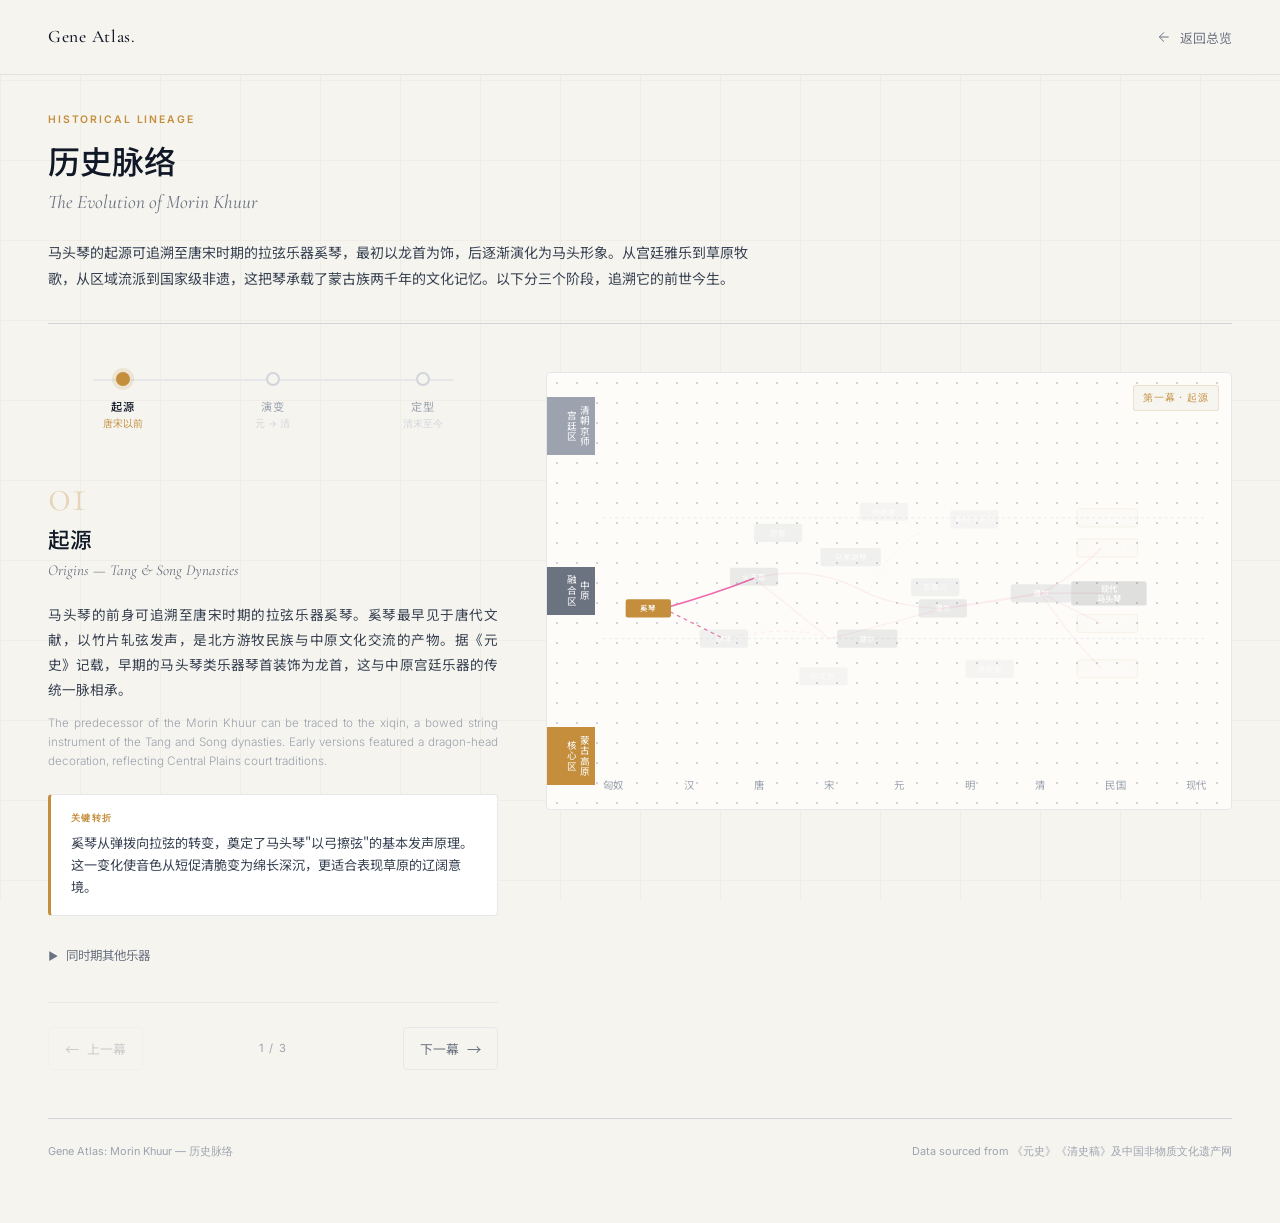
==== history.html @ 01c17528 "Initial commit: 马头琴文化基因图谱网站" ====
<!DOCTYPE html>
<html lang="zh-CN">
<head>
    <meta charset="UTF-8">
    <meta name="viewport" content="width=device-width, initial-scale=1.0">
    <title>历史脉络 — Gene Atlas: Morin Khuur</title>

    <link rel="preconnect" href="https://fonts.googleapis.com">
    <link rel="preconnect" href="https://fonts.gstatic.com" crossorigin>
    <link href="https://fonts.googleapis.com/css2?family=Cormorant+Garamond:ital,wght@0,300;0,400;0,500;0,600;0,700;1,400&family=Noto+Sans+SC:wght@300;400;500;700&family=Inter:wght@300;400;500&display=swap" rel="stylesheet">

    <link rel="stylesheet" href="history-style.css">
</head>
<body>

    <div class="grid-overlay"></div>

    <!-- Top Bar -->
    <nav class="top-bar">
        <div class="top-bar-logo">Gene Atlas.</div>
        <a href="index.html#history" class="top-bar-back">
            <svg width="16" height="16" viewBox="0 0 24 24" fill="none" stroke="currentColor" stroke-width="1.5"><line x1="19" y1="12" x2="5" y2="12"/><polyline points="12 19 5 12 12 5"/></svg>
            返回总览
        </a>
    </nav>

    <!-- Page -->
    <div class="page">

        <!-- Header -->
        <div class="page-header">
            <div class="label">Historical Lineage</div>
            <h1>历史脉络</h1>
            <div class="subtitle">The Evolution of Morin Khuur</div>
            <p class="intro">
                马头琴的起源可追溯至唐宋时期的拉弦乐器奚琴，最初以龙首为饰，后逐渐演化为马头形象。从宫廷雅乐到草原牧歌，从区域流派到国家级非遗，这把琴承载了蒙古族两千年的文化记忆。以下分三个阶段，追溯它的前世今生。
            </p>
        </div>

        <!-- Main Layout: Left narrative + Right chart -->
        <div class="main-layout">

            <!-- Left: Narrative -->
            <div class="narrative-col">

                <!-- Progress Bar -->
                <div class="progress-bar">
                    <div class="progress-line"><div class="progress-line-fill" id="progressFill"></div></div>
                    <div class="progress-step active" data-step="0" onclick="goToAct(0)">
                        <div class="dot"></div>
                        <div class="step-label">起源</div>
                        <div class="step-era">唐宋以前</div>
                    </div>
                    <div class="progress-step" data-step="1" onclick="goToAct(1)">
                        <div class="dot"></div>
                        <div class="step-label">演变</div>
                        <div class="step-era">元 → 清</div>
                    </div>
                    <div class="progress-step" data-step="2" onclick="goToAct(2)">
                        <div class="dot"></div>
                        <div class="step-label">定型</div>
                        <div class="step-era">清末至今</div>
                    </div>
                </div>

                <!-- Acts -->
                <div class="act-container">

                    <!-- Act 1 -->
                    <div class="act visible" data-act="0">
                        <div class="act-number">01</div>
                        <div class="act-title">起源</div>
                        <div class="act-title-en">Origins — Tang & Song Dynasties</div>
                        <div class="act-body">
                            马头琴的前身可追溯至唐宋时期的拉弦乐器奚琴。奚琴最早见于唐代文献，以竹片轧弦发声，是北方游牧民族与中原文化交流的产物。据《元史》记载，早期的马头琴类乐器琴首装饰为龙首，这与中原宫廷乐器的传统一脉相承。
                        </div>
                        <div class="act-body-en">
                            The predecessor of the Morin Khuur can be traced to the xiqin, a bowed string instrument of the Tang and Song dynasties. Early versions featured a dragon-head decoration, reflecting Central Plains court traditions.
                        </div>
                        <div class="key-moment">
                            <div class="km-label">关键转折</div>
                            <div class="km-text">奚琴从弹拨向拉弦的转变，奠定了马头琴"以弓擦弦"的基本发声原理。这一变化使音色从短促清脆变为绵长深沉，更适合表现草原的辽阔意境。</div>
                        </div>
                        <div class="branches">
                            <button class="branch-toggle" onclick="toggleBranch(this)">
                                <span class="arrow">▶</span> 同时期其他乐器
                            </button>
                            <div class="branch-list">
                                <div class="branch-item">
                                    <span class="bi-name">托布秀尔</span>
                                    <span class="bi-era">弹拨乐器</span>
                                    <div class="bi-desc">蒙古族传统弹拨乐器，两弦，音箱呈方形，常用于伴奏说唱艺术。</div>
                                </div>
                            </div>
                        </div>
                    </div>

                    <!-- Act 2 -->
                    <div class="act" data-act="1">
                        <div class="act-number">02</div>
                        <div class="act-title">演变</div>
                        <div class="act-title-en">Transformation — Yuan to Qing</div>
                        <div class="act-body">
                            元代时，马头琴的前身"火不思"已经出现，这是一种四弦弹拨乐器，流行于蒙古宫廷。至明清时期，拉弦乐器"潮尔"在蒙古草原广泛流传，琴首装饰逐渐从龙首演变为马头——这一变化反映了蒙古族对马的深厚感情从宫廷符号转向草原信仰。
                        </div>
                        <div class="act-body-en">
                            By the Yuan dynasty, the "huobusi" had emerged. During the Ming-Qing period, the bowed "chaor" spread across the grasslands, and the dragon-head decoration gradually transformed into a horse head.
                        </div>
                        <div class="key-moment">
                            <div class="km-label">关键转折</div>
                            <div class="km-text">龙首变马头——这不是简单的装饰替换，而是文化认同的转变。龙是中原皇权的象征，马是蒙古族生命的一部分。琴首的更迭，标志着这件乐器从"宫廷礼器"走向"草原之魂"。</div>
                        </div>
                        <div class="branches">
                            <button class="branch-toggle" onclick="toggleBranch(this)">
                                <span class="arrow">▶</span> 元明清时期相关乐器
                            </button>
                            <div class="branch-list">
                                <div class="branch-item">
                                    <span class="bi-name">火不思</span>
                                    <span class="bi-era">元代 · 弹拨</span>
                                    <div class="bi-desc">四弦弹拨乐器，梨形音箱，流行于元代蒙古宫廷。后传入中原，清代被收入宫廷乐器编制。</div>
                                </div>
                                <div class="branch-item">
                                    <span class="bi-name">潮尔</span>
                                    <span class="bi-era">明清 · 拉弦</span>
                                    <div class="bi-desc">双弦拉弦乐器，是马头琴最直接的前身。"潮尔"也是马头琴在清代的名称。</div>
                                </div>
                                <div class="branch-item">
                                    <span class="bi-name">胡琴</span>
                                    <span class="bi-era">唐宋 · 拉弦</span>
                                    <div class="bi-desc">北方游牧民族的拉弦乐器泛称，与奚琴并行发展。</div>
                                </div>
                            </div>
                        </div>
                    </div>

                    <!-- Act 3 -->
                    <div class="act" data-act="2">
                        <div class="act-number">03</div>
                        <div class="act-title">定型</div>
                        <div class="act-title-en">Standardization — Late Qing to Present</div>
                        <div class="act-body">
                            清末至民国时期，马头琴的形制逐渐固定。色拉西（1887—1968）将民间散落的演奏技法加以整理，培养了巴拉干、桑都仍等弟子，奠定了现代马头琴艺术的基础。1949年后，马头琴经历了从两弦到四弦的技术革新。2006年被列入首批国家级非物质文化遗产名录。
                        </div>
                        <div class="act-body-en">
                            From the late Qing to the Republic, the form gradually stabilized. Serashi organized scattered folk techniques. In 2006, it was inscribed on China's first National Intangible Cultural Heritage list.
                        </div>
                        <div class="key-moment">
                            <div class="km-label">里程碑</div>
                            <div class="km-text">2006年列入首批国家级非遗名录。2008年北京奥运会开幕式演奏。2009年入选联合国教科文组织"人类非物质文化遗产代表作名录"。</div>
                        </div>
                        <div class="branches">
                            <button class="branch-toggle" onclick="toggleBranch(this)">
                                <span class="arrow">▶</span> 四大演奏流派
                            </button>
                            <div class="branch-list">
                                <div class="branch-item">
                                    <span class="bi-name">科尔沁流派</span>
                                    <span class="bi-era">东部</span>
                                    <div class="bi-desc">音色深沉、技法古朴，以叙事性见长，代表人物色拉西。</div>
                                </div>
                                <div class="branch-item">
                                    <span class="bi-name">锡林郭勒流派</span>
                                    <span class="bi-era">中部</span>
                                    <div class="bi-desc">音色宽广、旋律舒展，擅长表现草原的辽阔意境。</div>
                                </div>
                                <div class="branch-item">
                                    <span class="bi-name">鄂尔多斯流派</span>
                                    <span class="bi-era">西部</span>
                                    <div class="bi-desc">节奏明快、技巧华丽，代表人物齐·宝力高。</div>
                                </div>
                                <div class="branch-item">
                                    <span class="bi-name">呼伦贝尔流派</span>
                                    <span class="bi-era">北部</span>
                                    <div class="bi-desc">音色柔美、抒情细腻，受到布里亚特蒙古音乐影响。</div>
                                </div>
                            </div>
                        </div>
                    </div>

                </div>

                <!-- Nav -->
                <div class="act-nav">
                    <button class="act-nav-btn" id="prevBtn" onclick="prevAct()" disabled>
                        <span class="btn-arrow">←</span> 上一幕
                    </button>
                    <span class="act-nav-center" id="actCounter">1 / 3</span>
                    <button class="act-nav-btn" id="nextBtn" onclick="nextAct()">
                        下一幕 <span class="btn-arrow">→</span>
                    </button>
                </div>

            </div>

            <!-- Right: Evolution Chart -->
            <div class="chart-col">
                <div class="chart-wrapper">
                    <!-- Region labels -->
                    <div class="region-labels">
                        <span class="region-label rl-court">清朝京师<br>宫廷区</span>
                        <span class="region-label rl-mixed">中原<br>融合区</span>
                        <span class="region-label rl-core">蒙古高原<br>核心区</span>
                    </div>

                    <!-- SVG Chart -->
                    <svg class="evolution-chart" viewBox="0 0 800 480" id="evolutionChart">
                        <!-- Grid lines (horizontal region dividers) -->
                        <line x1="0" y1="160" x2="800" y2="160" stroke="#E5E7EB" stroke-width="1" stroke-dasharray="4,4" class="grid-line"/>
                        <line x1="0" y1="320" x2="800" y2="320" stroke="#E5E7EB" stroke-width="1" stroke-dasharray="4,4" class="grid-line"/>

                        <!-- ===== Curves (connections) ===== -->
                        <!-- Act 1 curves: xiqin connections -->
                        <path class="curve" data-act="0" d="M 80 280 Q 150 260 200 240" fill="none" stroke="#EC4899" stroke-width="2"/>
                        <path class="curve" data-act="0" d="M 80 280 Q 120 300 160 320" fill="none" stroke="#EC4899" stroke-width="1.5" stroke-dasharray="5,5"/>

                        <!-- Act 2 curves: huobusi, hule, choor connections -->
                        <path class="curve" data-act="1" d="M 200 240 Q 280 220 350 260" fill="none" stroke="#EC4899" stroke-width="2"/>
                        <path class="curve" data-act="1" d="M 200 240 Q 250 280 300 320" fill="none" stroke="#EC4899" stroke-width="1.5"/>
                        <path class="curve" data-act="1" d="M 160 320 Q 250 300 300 320" fill="none" stroke="#EC4899" stroke-width="1.5" stroke-dasharray="5,5"/>
                        <path class="curve" data-act="1" d="M 350 260 Q 400 280 450 280" fill="none" stroke="#EC4899" stroke-width="2"/>
                        <path class="curve" data-act="1" d="M 300 320 Q 380 300 450 280" fill="none" stroke="#EC4899" stroke-width="1.5"/>
                        <path class="curve" data-act="1" d="M 350 260 Q 380 200 420 180" fill="none" stroke="#EC4899" stroke-width="1" stroke-dasharray="4,4"/>

                        <!-- Act 3 curves: choor to modern + branches -->
                        <path class="curve main-line" data-act="2" d="M 450 280 Q 520 270 580 260" fill="none" stroke="#EC4899" stroke-width="3"/>
                        <path class="curve" data-act="2" d="M 580 260 Q 620 240 660 200" fill="none" stroke="#EC4899" stroke-width="2"/>
                        <path class="curve" data-act="2" d="M 580 260 Q 620 280 660 300" fill="none" stroke="#EC4899" stroke-width="1.5"/>
                        <path class="curve" data-act="2" d="M 580 260 Q 620 260 660 260" fill="none" stroke="#EC4899" stroke-width="2"/>
                        <path class="curve" data-act="2" d="M 580 260 Q 620 320 660 360" fill="none" stroke="#EC4899" stroke-width="1.5"/>

                        <!-- ===== Instrument Tags ===== -->
                        <!-- Act 0 -->
                        <g class="inst-tag" data-act="0" data-name="xiqin">
                            <rect x="30" y="268" width="60" height="24" rx="3" class="tag-bg tag-main"/>
                            <text x="60" y="284" text-anchor="middle" class="tag-text tag-main-text">奚琴</text>
                        </g>

                        <!-- Act 1 -->
                        <g class="inst-tag" data-act="1" data-name="huobusi">
                            <rect x="168" y="226" width="64" height="24" rx="3" class="tag-bg tag-main"/>
                            <text x="200" y="242" text-anchor="middle" class="tag-text tag-main-text">火不思</text>
                        </g>
                        <g class="inst-tag" data-act="1" data-name="hule">
                            <rect x="128" y="308" width="64" height="24" rx="3" class="tag-bg"/>
                            <text x="160" y="324" text-anchor="middle" class="tag-text">胡琴</text>
                        </g>
                        <g class="inst-tag" data-act="1" data-name="hule_hulei">
                            <rect x="200" y="168" width="64" height="24" rx="3" class="tag-bg"/>
                            <text x="232" y="184" text-anchor="middle" class="tag-text">忽雷</text>
                        </g>
                        <g class="inst-tag" data-act="1" data-name="maweihu">
                            <rect x="288" y="200" width="80" height="24" rx="3" class="tag-bg"/>
                            <text x="328" y="216" text-anchor="middle" class="tag-text">马尾胡琴</text>
                        </g>
                        <g class="inst-tag" data-act="1" data-name="choor">
                            <rect x="310" y="308" width="80" height="24" rx="3" class="tag-bg tag-main"/>
                            <text x="350" y="324" text-anchor="middle" class="tag-text tag-main-text">潮尔</text>
                        </g>
                        <g class="inst-tag" data-act="1" data-name="huoleer">
                            <rect x="408" y="240" width="64" height="24" rx="3" class="tag-bg"/>
                            <text x="440" y="256" text-anchor="middle" class="tag-text">忽雷儿</text>
                        </g>
                        <g class="inst-tag" data-act="1" data-name="chaoer">
                            <rect x="418" y="268" width="64" height="24" rx="3" class="tag-bg tag-main"/>
                            <text x="450" y="284" text-anchor="middle" class="tag-text tag-main-text">潮尔</text>
                        </g>

                        <!-- Act 2 -->
                        <g class="inst-tag" data-act="2" data-name="chaor">
                            <rect x="540" y="248" width="80" height="24" rx="3" class="tag-bg tag-main"/>
                            <text x="580" y="264" text-anchor="middle" class="tag-text tag-main-text">潮尔</text>
                        </g>
                        <g class="inst-tag" data-act="2" data-name="modern">
                            <rect x="620" y="244" width="100" height="32" rx="3" class="tag-bg tag-final"/>
                            <text x="670" y="258" text-anchor="middle" class="tag-text tag-final-text">现代</text>
                            <text x="670" y="272" text-anchor="middle" class="tag-text tag-final-text">马头琴</text>
                        </g>
                        <g class="inst-tag" data-act="2" data-name="korqin">
                            <rect x="628" y="188" width="80" height="24" rx="3" class="tag-bg tag-branch"/>
                            <text x="668" y="204" text-anchor="middle" class="tag-text">科尔沁流派</text>
                        </g>
                        <g class="inst-tag" data-act="2" data-name="xilingol">
                            <rect x="628" y="288" width="80" height="24" rx="3" class="tag-bg tag-branch"/>
                            <text x="668" y="304" text-anchor="middle" class="tag-text">锡林郭勒</text>
                        </g>
                        <g class="inst-tag" data-act="2" data-name="ordos">
                            <rect x="628" y="348" width="80" height="24" rx="3" class="tag-bg tag-branch"/>
                            <text x="668" y="364" text-anchor="middle" class="tag-text">鄂尔多斯</text>
                        </g>
                        <g class="inst-tag" data-act="2" data-name="hulunbuir">
                            <rect x="628" y="148" width="80" height="24" rx="3" class="tag-bg tag-branch"/>
                            <text x="668" y="164" text-anchor="middle" class="tag-text">呼伦贝尔</text>
                        </g>

                        <!-- Additional scattered tags (always dim) -->
                        <g class="inst-tag dim-only" data-act="1">
                            <rect x="260" y="358" width="64" height="24" rx="3" class="tag-bg"/>
                            <text x="292" y="374" text-anchor="middle" class="tag-text">抄兀尔</text>
                        </g>
                        <g class="inst-tag dim-only" data-act="1">
                            <rect x="340" y="140" width="64" height="24" rx="3" class="tag-bg"/>
                            <text x="372" y="156" text-anchor="middle" class="tag-text">伊奇里</text>
                        </g>
                        <g class="inst-tag dim-only" data-act="1">
                            <rect x="460" y="150" width="64" height="24" rx="3" class="tag-bg"/>
                            <text x="492" y="166" text-anchor="middle" class="tag-text">希纳干胡尔</text>
                        </g>
                        <g class="inst-tag dim-only" data-act="1">
                            <rect x="480" y="348" width="64" height="24" rx="3" class="tag-bg"/>
                            <text x="512" y="364" text-anchor="middle" class="tag-text">奇奇里</text>
                        </g>

                        <!-- Turn marker (龙首→马头) -->
                        <g class="turn-marker" data-act="1">
                            <circle cx="380" cy="170" r="18" fill="none" stroke="#C48E3C" stroke-width="1.5"/>
                            <text x="380" y="167" text-anchor="middle" fill="#C48E3C" font-size="8" font-family="'Noto Sans SC', sans-serif">龙→马</text>
                            <text x="380" y="177" text-anchor="middle" fill="#C48E3C" font-size="6" font-family="'Inter', sans-serif">key turn</text>
                        </g>
                    </svg>

                    <!-- Timeline -->
                    <div class="chart-timeline">
                        <span>匈奴</span><span>汉</span><span>唐</span><span>宋</span><span>元</span><span>明</span><span>清</span><span>民国</span><span>现代</span>
                    </div>

                    <!-- Act indicator on chart -->
                    <div class="chart-act-indicator" id="chartIndicator">
                        <span id="chartActLabel">第一幕 · 起源</span>
                    </div>
                </div>
            </div>

        </div>

        <!-- Footer -->
        <div class="page-footer">
            <span>Gene Atlas: Morin Khuur — 历史脉络</span>
            <span>Data sourced from 《元史》《清史稿》及中国非物质文化遗产网</span>
        </div>

    </div>

    <script src="history-page.js"></script>

</body>
</html>
---- history-style.css ----
/* ===================================
   History Page — Narrative + Chart
   =================================== */

/* ===== Reset ===== */
*, *::before, *::after { margin: 0; padding: 0; box-sizing: border-box; }
html { scroll-behavior: smooth; line-height: 1.5; }
body {
    background-color: #F5F4EF;
    color: #111827;
    font-family: 'Inter', 'Noto Sans SC', sans-serif;
    -webkit-font-smoothing: antialiased;
    overflow-x: hidden;
}
a { text-decoration: none; color: inherit; }

/* ===== Grid Overlay ===== */
.grid-overlay {
    position: fixed; inset: 0;
    pointer-events: none; opacity: 0.35;
    background-image:
        linear-gradient(to right, #E5E0D8 1px, transparent 1px),
        linear-gradient(to bottom, #E5E0D8 1px, transparent 1px);
    background-size: 80px 80px;
    z-index: -1;
}

/* ===== Top Bar ===== */
.top-bar {
    position: fixed; top: 0; left: 0; width: 100%;
    padding: 1.5rem 3rem;
    display: flex; justify-content: space-between; align-items: center;
    z-index: 100;
    background: rgba(245, 244, 239, 0.92);
    backdrop-filter: blur(12px);
    -webkit-backdrop-filter: blur(12px);
    border-bottom: 1px solid #E5E0D8;
}
.top-bar-logo {
    font-family: 'Cormorant Garamond', serif;
    font-size: 1.1rem; font-weight: 500;
    letter-spacing: 0.04em; color: #111827;
}
.top-bar-back {
    font-family: 'Noto Sans SC', sans-serif;
    font-size: 0.8rem; color: #6B7280;
    display: flex; align-items: center; gap: 0.5rem;
    transition: color 0.3s;
}
.top-bar-back:hover { color: #111827; }

/* ===== Page ===== */
.page {
    min-height: 100vh;
    padding: 7rem 3rem 4rem;
    max-width: 1400px;
    margin: 0 auto;
}

/* ===== Header ===== */
.page-header {
    margin-bottom: 3rem;
    padding-bottom: 2rem;
    border-bottom: 1px solid #D1D5DB;
}
.page-header .label {
    font-family: 'Inter', sans-serif;
    font-size: 0.65rem; font-weight: 600;
    letter-spacing: 0.18em; text-transform: uppercase;
    color: #C48E3C; margin-bottom: 0.5rem;
}
.page-header h1 {
    font-family: 'Noto Sans SC', sans-serif;
    font-size: 2rem; font-weight: 500;
    color: #111827; margin-bottom: 0.25rem;
}
.page-header .subtitle {
    font-family: 'Cormorant Garamond', serif;
    font-size: 1.2rem; font-style: italic;
    color: #6B7280; margin-bottom: 1.5rem;
}
.page-header .intro {
    font-family: 'Noto Sans SC', sans-serif;
    font-size: 0.875rem; line-height: 1.8;
    color: #374151; max-width: 700px;
    text-align: justify;
}

/* ===== Main Layout ===== */
.main-layout {
    display: flex;
    gap: 3rem;
    min-height: 600px;
}
.narrative-col {
    flex: 0 0 38%;
    display: flex;
    flex-direction: column;
}
.chart-col {
    flex: 1;
    position: sticky;
    top: 6rem;
    align-self: flex-start;
}

/* ===== Progress Bar ===== */
.progress-bar {
    display: flex; align-items: center;
    gap: 0; margin-bottom: 2.5rem;
    position: relative;
}
.progress-step {
    flex: 1; display: flex; flex-direction: column;
    align-items: center; position: relative;
    cursor: pointer; z-index: 2;
}
.progress-step .dot {
    width: 14px; height: 14px;
    border-radius: 50%;
    border: 2px solid #D1D5DB;
    background: #F5F4EF;
    position: relative; z-index: 2;
    transition: all 0.4s ease;
}
.progress-step .step-label {
    font-family: 'Noto Sans SC', sans-serif;
    font-size: 0.7rem; color: #9CA3AF;
    margin-top: 0.75rem;
    letter-spacing: 0.05em;
    transition: color 0.4s;
}
.progress-step .step-era {
    font-family: 'Inter', sans-serif;
    font-size: 0.6rem; color: #D1D5DB;
    margin-top: 0.15rem;
    transition: color 0.4s;
}
.progress-step.active .dot {
    border-color: #C48E3C;
    background: #C48E3C;
    box-shadow: 0 0 0 4px rgba(196, 142, 60, 0.15);
}
.progress-step.active .step-label { color: #111827; font-weight: 500; }
.progress-step.active .step-era { color: #C48E3C; }
.progress-step.completed .dot {
    border-color: #C48E3C;
    background: #C48E3C;
}
.progress-step.completed .step-label { color: #6B7280; }
.progress-step.completed .step-era { color: #9CA3AF; }
.progress-line {
    position: absolute;
    top: 7px; left: 10%; right: 10%;
    height: 2px; background: #E5E7EB;
    z-index: 1;
}
.progress-line-fill {
    height: 100%; background: #C48E3C;
    transition: width 0.6s cubic-bezier(0.25, 0.1, 0.25, 1);
    width: 0%;
}

/* ===== Acts ===== */
.act-container { position: relative; flex: 1; }
.act {
    display: none;
    animation: actFadeIn 0.5s ease forwards;
}
.act.visible { display: block; }
@keyframes actFadeIn {
    from { opacity: 0; transform: translateY(12px); }
    to { opacity: 1; transform: translateY(0); }
}
.act-number {
    font-family: 'Cormorant Garamond', serif;
    font-size: 3rem; font-weight: 300;
    color: #C48E3C; opacity: 0.3;
    line-height: 1; margin-bottom: 0.25rem;
}
.act-title {
    font-family: 'Noto Sans SC', sans-serif;
    font-size: 1.35rem; font-weight: 500;
    color: #111827; margin-bottom: 0.2rem;
}
.act-title-en {
    font-family: 'Cormorant Garamond', serif;
    font-size: 0.95rem; font-style: italic;
    color: #6B7280; margin-bottom: 1.25rem;
}
.act-body {
    font-family: 'Noto Sans SC', sans-serif;
    font-size: 0.85rem; line-height: 1.85;
    color: #374151; text-align: justify;
    margin-bottom: 0.75rem;
}
.act-body-en {
    font-family: 'Inter', sans-serif;
    font-size: 0.73rem; line-height: 1.6;
    color: #9CA3AF; font-weight: 300;
    text-align: justify; margin-bottom: 1rem;
}

/* Key Moment */
.key-moment {
    margin: 1.5rem 0;
    padding: 1rem 1.25rem;
    background: white;
    border: 1px solid #E5E7EB;
    border-left: 3px solid #C48E3C;
    border-radius: 4px;
}
.key-moment .km-label {
    font-family: 'Inter', sans-serif;
    font-size: 0.58rem; font-weight: 600;
    letter-spacing: 0.15em; text-transform: uppercase;
    color: #C48E3C; margin-bottom: 0.4rem;
}
.key-moment .km-text {
    font-family: 'Noto Sans SC', sans-serif;
    font-size: 0.82rem; line-height: 1.7;
    color: #374151;
}

/* Branch Toggle */
.branches { margin-top: 1.5rem; }
.branch-toggle {
    display: flex; align-items: center; gap: 0.5rem;
    font-family: 'Noto Sans SC', sans-serif;
    font-size: 0.78rem; color: #6B7280;
    cursor: pointer; padding: 0.4rem 0;
    border: none; background: none;
    transition: color 0.3s;
}
.branch-toggle:hover { color: #111827; }
.branch-toggle .arrow {
    display: inline-block;
    transition: transform 0.3s;
    font-size: 0.65rem;
}
.branch-toggle.open .arrow { transform: rotate(90deg); }
.branch-list {
    display: none;
    padding: 0.5rem 0 0 1.25rem;
    border-left: 1px solid #E5E7EB;
    margin-left: 0.35rem;
}
.branch-list.open { display: block; animation: branchFade 0.25s ease; }
@keyframes branchFade {
    from { opacity: 0; transform: translateY(-6px); }
    to { opacity: 1; transform: translateY(0); }
}
.branch-item { padding: 0.4rem 0; }
.branch-item .bi-name {
    font-family: 'Noto Sans SC', sans-serif;
    font-size: 0.82rem; font-weight: 500; color: #111827;
}
.branch-item .bi-era {
    font-family: 'Inter', sans-serif;
    font-size: 0.62rem; color: #C48E3C; margin-left: 0.5rem;
}
.branch-item .bi-desc {
    font-family: 'Noto Sans SC', sans-serif;
    font-size: 0.72rem; color: #6B7280;
    line-height: 1.55; margin-top: 0.15rem;
}

/* ===== Act Nav ===== */
.act-nav {
    display: flex; justify-content: space-between;
    align-items: center;
    margin-top: 2rem;
    padding-top: 1.5rem;
    border-top: 1px solid #E5E7EB;
}
.act-nav-btn {
    display: flex; align-items: center; gap: 0.5rem;
    font-family: 'Noto Sans SC', sans-serif;
    font-size: 0.8rem; color: #6B7280;
    cursor: pointer; border: none; background: none;
    padding: 0.6rem 1rem;
    border: 1px solid #E5E7EB;
    border-radius: 4px;
    transition: all 0.3s;
}
.act-nav-btn:hover { border-color: #C48E3C; color: #111827; }
.act-nav-btn:disabled { opacity: 0.3; cursor: default; }
.act-nav-btn:disabled:hover { border-color: #E5E7EB; color: #6B7280; }
.act-nav-btn .btn-arrow { font-size: 0.9rem; }
.act-nav-center {
    font-family: 'Inter', sans-serif;
    font-size: 0.7rem; color: #9CA3AF;
    letter-spacing: 0.1em;
}

/* ===== Chart Column ===== */
.chart-wrapper {
    position: relative;
    background: white;
    border: 1px solid #E5E7EB;
    border-radius: 4px;
    padding: 1.5rem 1.5rem 1rem 3.5rem;
    background-image: radial-gradient(#D1D5DB 1px, transparent 1px);
    background-size: 20px 20px;
    background-color: #FDFCF9;
}

/* Region Labels */
.region-labels {
    position: absolute;
    left: 0; top: 0; bottom: 0;
    width: 3rem;
    display: flex; flex-direction: column;
    justify-content: space-between;
    padding: 1.5rem 0;
}
.region-label {
    writing-mode: vertical-rl;
    text-orientation: mixed;
    font-family: 'Noto Sans SC', sans-serif;
    font-size: 0.6rem; color: white;
    padding: 0.5rem 0.25rem;
    text-align: center;
    letter-spacing: 0.05em;
    line-height: 1.3;
}
.rl-court { background: #9CA3AF; }
.rl-mixed { background: #6B7280; }
.rl-core { background: #C48E3C; }

/* SVG Chart */
.evolution-chart {
    width: 100%;
    height: auto;
}

/* Grid lines */
.grid-line { transition: opacity 0.5s; }

/* Curves */
.curve {
    transition: opacity 0.5s, stroke-width 0.5s;
    opacity: 0.1;
}
.curve.active {
    opacity: 0.8;
}
.curve.main-line.active {
    opacity: 1;
    stroke-width: 4;
}

/* Tags */
.inst-tag { transition: opacity 0.5s; }
.tag-bg {
    fill: #9CA3AF;
    transition: fill 0.5s, opacity 0.5s;
}
.tag-bg.tag-main { fill: #6B7280; }
.tag-bg.tag-final { fill: #111827; }
.tag-bg.tag-branch { fill: rgba(196, 142, 60, 0.15); stroke: #C48E3C; stroke-width: 1; }
.tag-text {
    font-family: 'Noto Sans SC', sans-serif;
    font-size: 10px; fill: white;
    transition: fill 0.5s;
}
.tag-main-text { fill: white; font-weight: 500; }
.tag-final-text { fill: white; font-weight: 600; font-size: 11px; }

/* Default dim state */
.inst-tag { opacity: 0.12; }
.curve { opacity: 0.08; }

/* Active state (controlled by JS) */
.inst-tag.active { opacity: 1; }
.inst-tag.active .tag-bg { fill: #111827; }
.inst-tag.active .tag-bg.tag-main { fill: #C48E3C; }
.inst-tag.active .tag-bg.tag-branch { fill: rgba(196, 142, 60, 0.25); }

/* Dim-only tags stay dim */
.inst-tag.dim-only { opacity: 0.08; }

/* Turn marker */
.turn-marker { opacity: 0; transition: opacity 0.5s; }
.turn-marker.active { opacity: 1; }

/* Chart timeline */
.chart-timeline {
    display: flex; justify-content: space-between;
    padding: 0.75rem 0 0;
    font-family: 'Noto Sans SC', sans-serif;
    font-size: 0.65rem; color: #9CA3AF;
    letter-spacing: 0.05em;
}

/* Chart act indicator */
.chart-act-indicator {
    position: absolute;
    top: 0.75rem; right: 0.75rem;
    font-family: 'Inter', sans-serif;
    font-size: 0.6rem; font-weight: 500;
    letter-spacing: 0.08em; text-transform: uppercase;
    color: #C48E3C;
    background: rgba(245, 244, 239, 0.9);
    padding: 0.3rem 0.6rem;
    border-radius: 3px;
    border: 1px solid rgba(196, 142, 60, 0.2);
}

/* ===== Footer ===== */
.page-footer {
    margin-top: 3rem;
    padding-top: 1.5rem;
    border-top: 1px solid #D1D5DB;
    display: flex; justify-content: space-between;
    font-family: 'Inter', sans-serif;
    font-size: 0.68rem; color: #9CA3AF;
}

/* ===== Responsive ===== */
@media (max-width: 1024px) {
    .main-layout { flex-direction: column; gap: 2rem; }
    .narrative-col { flex: none; }
    .chart-col { position: static; }
    .page { padding: 6rem 2rem 3rem; }
}
@media (max-width: 600px) {
    .top-bar { padding: 1rem 1.5rem; }
    .page { padding: 5rem 1.5rem 2rem; }
    .act-number { font-size: 2.5rem; }
    .act-title { font-size: 1.15rem; }
    .act-nav { flex-direction: column; gap: 0.75rem; }
    .chart-wrapper { padding: 1rem 1rem 0.75rem 2.5rem; }
    .region-labels { width: 2rem; }
    .page-footer { flex-direction: column; gap: 0.5rem; }
}
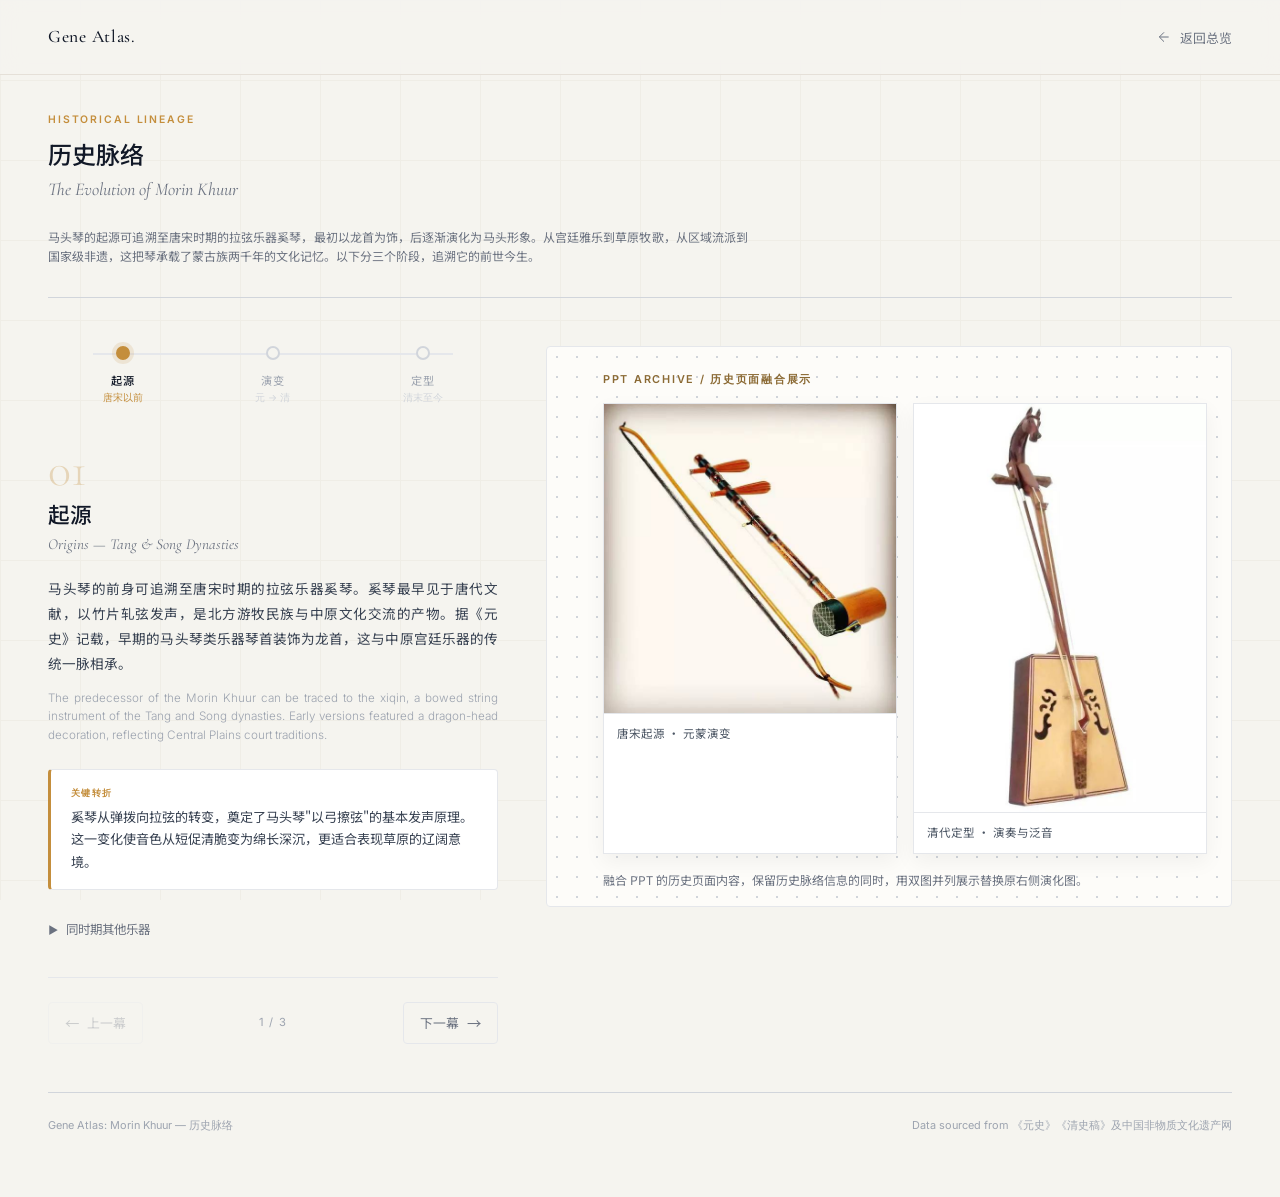
==== commit 063b1464: "更新：历史脉络5阶段时间轴、器型板块、演奏板块等" ====
--- a/history.html
+++ b/history.html
@@ -196,137 +196,19 @@
             <!-- Right: Evolution Chart -->
             <div class="chart-col">
                 <div class="chart-wrapper">
-                    <!-- Region labels -->
-                    <div class="region-labels">
-                        <span class="region-label rl-court">清朝京师<br>宫廷区</span>
-                        <span class="region-label rl-mixed">中原<br>融合区</span>
-                        <span class="region-label rl-core">蒙古高原<br>核心区</span>
-                    </div>
-
-                    <!-- SVG Chart -->
-                    <svg class="evolution-chart" viewBox="0 0 800 480" id="evolutionChart">
-                        <!-- Grid lines (horizontal region dividers) -->
-                        <line x1="0" y1="160" x2="800" y2="160" stroke="#E5E7EB" stroke-width="1" stroke-dasharray="4,4" class="grid-line"/>
-                        <line x1="0" y1="320" x2="800" y2="320" stroke="#E5E7EB" stroke-width="1" stroke-dasharray="4,4" class="grid-line"/>
-
-                        <!-- ===== Curves (connections) ===== -->
-                        <!-- Act 1 curves: xiqin connections -->
-                        <path class="curve" data-act="0" d="M 80 280 Q 150 260 200 240" fill="none" stroke="#EC4899" stroke-width="2"/>
-                        <path class="curve" data-act="0" d="M 80 280 Q 120 300 160 320" fill="none" stroke="#EC4899" stroke-width="1.5" stroke-dasharray="5,5"/>
-
-                        <!-- Act 2 curves: huobusi, hule, choor connections -->
-                        <path class="curve" data-act="1" d="M 200 240 Q 280 220 350 260" fill="none" stroke="#EC4899" stroke-width="2"/>
-                        <path class="curve" data-act="1" d="M 200 240 Q 250 280 300 320" fill="none" stroke="#EC4899" stroke-width="1.5"/>
-                        <path class="curve" data-act="1" d="M 160 320 Q 250 300 300 320" fill="none" stroke="#EC4899" stroke-width="1.5" stroke-dasharray="5,5"/>
-                        <path class="curve" data-act="1" d="M 350 260 Q 400 280 450 280" fill="none" stroke="#EC4899" stroke-width="2"/>
-                        <path class="curve" data-act="1" d="M 300 320 Q 380 300 450 280" fill="none" stroke="#EC4899" stroke-width="1.5"/>
-                        <path class="curve" data-act="1" d="M 350 260 Q 380 200 420 180" fill="none" stroke="#EC4899" stroke-width="1" stroke-dasharray="4,4"/>
-
-                        <!-- Act 3 curves: choor to modern + branches -->
-                        <path class="curve main-line" data-act="2" d="M 450 280 Q 520 270 580 260" fill="none" stroke="#EC4899" stroke-width="3"/>
-                        <path class="curve" data-act="2" d="M 580 260 Q 620 240 660 200" fill="none" stroke="#EC4899" stroke-width="2"/>
-                        <path class="curve" data-act="2" d="M 580 260 Q 620 280 660 300" fill="none" stroke="#EC4899" stroke-width="1.5"/>
-                        <path class="curve" data-act="2" d="M 580 260 Q 620 260 660 260" fill="none" stroke="#EC4899" stroke-width="2"/>
-                        <path class="curve" data-act="2" d="M 580 260 Q 620 320 660 360" fill="none" stroke="#EC4899" stroke-width="1.5"/>
-
-                        <!-- ===== Instrument Tags ===== -->
-                        <!-- Act 0 -->
-                        <g class="inst-tag" data-act="0" data-name="xiqin">
-                            <rect x="30" y="268" width="60" height="24" rx="3" class="tag-bg tag-main"/>
-                            <text x="60" y="284" text-anchor="middle" class="tag-text tag-main-text">奚琴</text>
-                        </g>
-
-                        <!-- Act 1 -->
-                        <g class="inst-tag" data-act="1" data-name="huobusi">
-                            <rect x="168" y="226" width="64" height="24" rx="3" class="tag-bg tag-main"/>
-                            <text x="200" y="242" text-anchor="middle" class="tag-text tag-main-text">火不思</text>
-                        </g>
-                        <g class="inst-tag" data-act="1" data-name="hule">
-                            <rect x="128" y="308" width="64" height="24" rx="3" class="tag-bg"/>
-                            <text x="160" y="324" text-anchor="middle" class="tag-text">胡琴</text>
-                        </g>
-                        <g class="inst-tag" data-act="1" data-name="hule_hulei">
-                            <rect x="200" y="168" width="64" height="24" rx="3" class="tag-bg"/>
-                            <text x="232" y="184" text-anchor="middle" class="tag-text">忽雷</text>
-                        </g>
-                        <g class="inst-tag" data-act="1" data-name="maweihu">
-                            <rect x="288" y="200" width="80" height="24" rx="3" class="tag-bg"/>
-                            <text x="328" y="216" text-anchor="middle" class="tag-text">马尾胡琴</text>
-                        </g>
-                        <g class="inst-tag" data-act="1" data-name="choor">
-                            <rect x="310" y="308" width="80" height="24" rx="3" class="tag-bg tag-main"/>
-                            <text x="350" y="324" text-anchor="middle" class="tag-text tag-main-text">潮尔</text>
-                        </g>
-                        <g class="inst-tag" data-act="1" data-name="huoleer">
-                            <rect x="408" y="240" width="64" height="24" rx="3" class="tag-bg"/>
-                            <text x="440" y="256" text-anchor="middle" class="tag-text">忽雷儿</text>
-                        </g>
-                        <g class="inst-tag" data-act="1" data-name="chaoer">
-                            <rect x="418" y="268" width="64" height="24" rx="3" class="tag-bg tag-main"/>
-                            <text x="450" y="284" text-anchor="middle" class="tag-text tag-main-text">潮尔</text>
-                        </g>
-
-                        <!-- Act 2 -->
-                        <g class="inst-tag" data-act="2" data-name="chaor">
-                            <rect x="540" y="248" width="80" height="24" rx="3" class="tag-bg tag-main"/>
-                            <text x="580" y="264" text-anchor="middle" class="tag-text tag-main-text">潮尔</text>
-                        </g>
-                        <g class="inst-tag" data-act="2" data-name="modern">
-                            <rect x="620" y="244" width="100" height="32" rx="3" class="tag-bg tag-final"/>
-                            <text x="670" y="258" text-anchor="middle" class="tag-text tag-final-text">现代</text>
-                            <text x="670" y="272" text-anchor="middle" class="tag-text tag-final-text">马头琴</text>
-                        </g>
-                        <g class="inst-tag" data-act="2" data-name="korqin">
-                            <rect x="628" y="188" width="80" height="24" rx="3" class="tag-bg tag-branch"/>
-                            <text x="668" y="204" text-anchor="middle" class="tag-text">科尔沁流派</text>
-                        </g>
-                        <g class="inst-tag" data-act="2" data-name="xilingol">
-                            <rect x="628" y="288" width="80" height="24" rx="3" class="tag-bg tag-branch"/>
-                            <text x="668" y="304" text-anchor="middle" class="tag-text">锡林郭勒</text>
-                        </g>
-                        <g class="inst-tag" data-act="2" data-name="ordos">
-                            <rect x="628" y="348" width="80" height="24" rx="3" class="tag-bg tag-branch"/>
-                            <text x="668" y="364" text-anchor="middle" class="tag-text">鄂尔多斯</text>
-                        </g>
-                        <g class="inst-tag" data-act="2" data-name="hulunbuir">
-                            <rect x="628" y="148" width="80" height="24" rx="3" class="tag-bg tag-branch"/>
-                            <text x="668" y="164" text-anchor="middle" class="tag-text">呼伦贝尔</text>
-                        </g>
-
-                        <!-- Additional scattered tags (always dim) -->
-                        <g class="inst-tag dim-only" data-act="1">
-                            <rect x="260" y="358" width="64" height="24" rx="3" class="tag-bg"/>
-                            <text x="292" y="374" text-anchor="middle" class="tag-text">抄兀尔</text>
-                        </g>
-                        <g class="inst-tag dim-only" data-act="1">
-                            <rect x="340" y="140" width="64" height="24" rx="3" class="tag-bg"/>
-                            <text x="372" y="156" text-anchor="middle" class="tag-text">伊奇里</text>
-                        </g>
-                        <g class="inst-tag dim-only" data-act="1">
-                            <rect x="460" y="150" width="64" height="24" rx="3" class="tag-bg"/>
-                            <text x="492" y="166" text-anchor="middle" class="tag-text">希纳干胡尔</text>
-                        </g>
-                        <g class="inst-tag dim-only" data-act="1">
-                            <rect x="480" y="348" width="64" height="24" rx="3" class="tag-bg"/>
-                            <text x="512" y="364" text-anchor="middle" class="tag-text">奇奇里</text>
-                        </g>
-
-                        <!-- Turn marker (龙首→马头) -->
-                        <g class="turn-marker" data-act="1">
-                            <circle cx="380" cy="170" r="18" fill="none" stroke="#C48E3C" stroke-width="1.5"/>
-                            <text x="380" y="167" text-anchor="middle" fill="#C48E3C" font-size="8" font-family="'Noto Sans SC', sans-serif">龙→马</text>
-                            <text x="380" y="177" text-anchor="middle" fill="#C48E3C" font-size="6" font-family="'Inter', sans-serif">key turn</text>
-                        </g>
-                    </svg>
-
-                    <!-- Timeline -->
-                    <div class="chart-timeline">
-                        <span>匈奴</span><span>汉</span><span>唐</span><span>宋</span><span>元</span><span>明</span><span>清</span><span>民国</span><span>现代</span>
-                    </div>
-
-                    <!-- Act indicator on chart -->
-                    <div class="chart-act-indicator" id="chartIndicator">
-                        <span id="chartActLabel">第一幕 · 起源</span>
+                    <div class="history-ppt-wrap">
+                        <div class="history-ppt-title">PPT Archive / 历史页面融合展示</div>
+                        <div class="history-ppt-grid">
+                            <figure class="history-ppt-card">
+                                <img src="assets/history/history-ppt-1.png" alt="历史页面 PPT 第一页">
+                                <figcaption>唐宋起源 · 元蒙演变</figcaption>
+                            </figure>
+                            <figure class="history-ppt-card">
+                                <img src="assets/history/history-ppt-2.png" alt="历史页面 PPT 第二页">
+                                <figcaption>清代定型 · 演奏与泛音</figcaption>
+                            </figure>
+                        </div>
+                        <div class="history-ppt-note">融合 PPT 的历史页面内容，保留历史脉络信息的同时，用双图并列展示替换原右侧演化图。</div>
                     </div>
                 </div>
             </div>
@@ -344,4 +226,4 @@
     <script src="history-page.js"></script>
 
 </body>
-</html>+</html>
--- a/history-style.css
+++ b/history-style.css
@@ -71,18 +71,18 @@
 }
 .page-header h1 {
     font-family: 'Noto Sans SC', sans-serif;
-    font-size: 2rem; font-weight: 500;
+    font-size: 1.5rem; font-weight: 500;
     color: #111827; margin-bottom: 0.25rem;
 }
 .page-header .subtitle {
     font-family: 'Cormorant Garamond', serif;
-    font-size: 1.2rem; font-style: italic;
+    font-size: 1.125rem; font-style: italic;
     color: #6B7280; margin-bottom: 1.5rem;
 }
 .page-header .intro {
     font-family: 'Noto Sans SC', sans-serif;
-    font-size: 0.875rem; line-height: 1.8;
-    color: #374151; max-width: 700px;
+    font-size: 0.75rem; line-height: 1.6;
+    color: #6B7280; max-width: 700px;
     text-align: justify;
 }
 
@@ -305,6 +305,56 @@
     background-color: #FDFCF9;
 }
 
+.history-ppt-wrap {
+    display: flex;
+    flex-direction: column;
+    gap: 1rem;
+}
+
+.history-ppt-title {
+    font-family: 'Inter', sans-serif;
+    font-size: 0.68rem;
+    font-weight: 600;
+    letter-spacing: 0.16em;
+    text-transform: uppercase;
+    color: #8B6A34;
+}
+
+.history-ppt-grid {
+    display: grid;
+    grid-template-columns: 1fr 1fr;
+    gap: 1rem;
+}
+
+.history-ppt-card {
+    margin: 0;
+    border: 1px solid #E5E7EB;
+    background: #fff;
+    box-shadow: 0 8px 20px rgba(0,0,0,0.05);
+    overflow: hidden;
+}
+
+.history-ppt-card img {
+    width: 100%;
+    display: block;
+    object-fit: cover;
+}
+
+.history-ppt-card figcaption {
+    padding: 0.7rem 0.8rem;
+    font-family: 'Noto Sans SC', sans-serif;
+    font-size: 0.72rem;
+    color: #4B5563;
+    border-top: 1px solid #E5E7EB;
+}
+
+.history-ppt-note {
+    font-family: 'Noto Sans SC', sans-serif;
+    font-size: 0.75rem;
+    line-height: 1.7;
+    color: #6B7280;
+}
+
 /* Region Labels */
 .region-labels {
     position: absolute;
